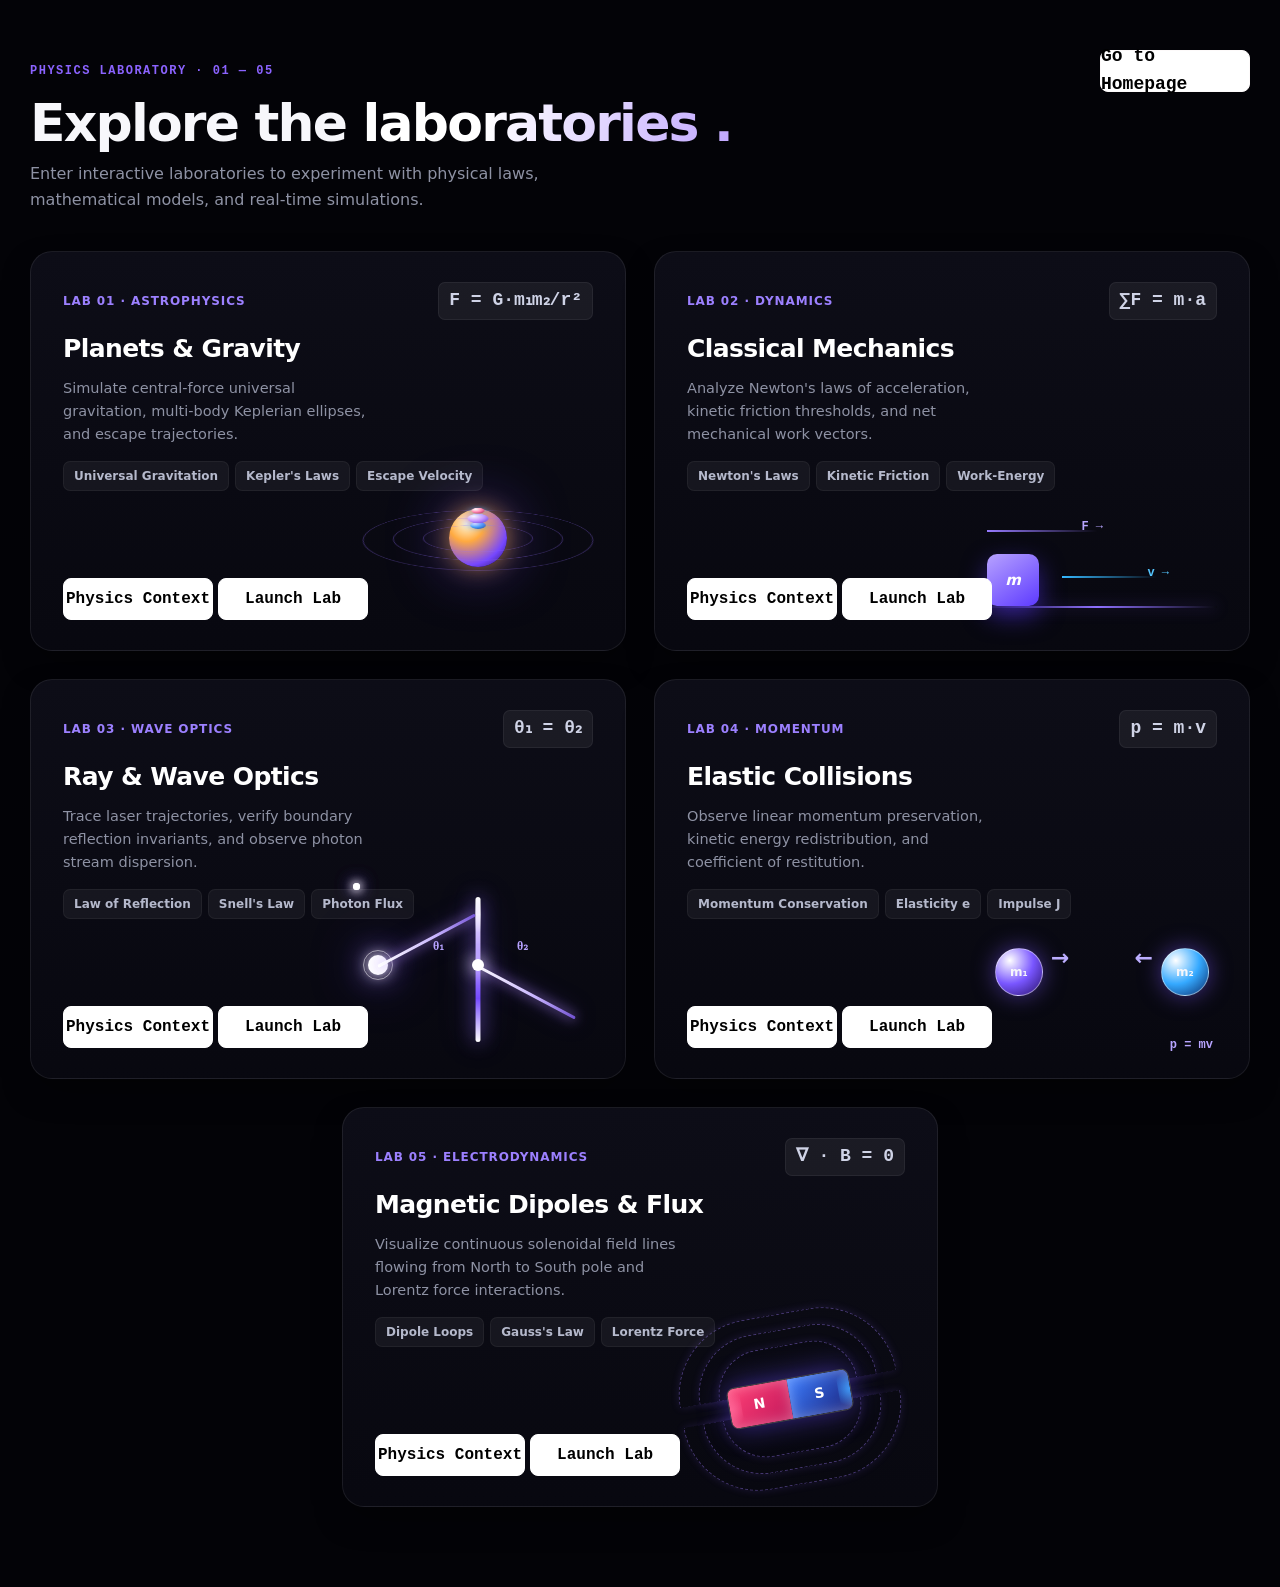
==== laboratories.html @ b91f19b8 "making laboratory page" ====
<!DOCTYPE html>
<html lang="en">
<head>
<meta charset="UTF-8">
<meta name="viewport" content="width=device-width, initial-scale=1.0">
<title>Laboratories</title>
<link rel="stylesheet" href="style.css">
</head>
<body>

<section id="labs" class="labs section">

<!-- SECTION HEADER -->
<div class="sec-head">
<div class="sec-head-top" style="display:flex;align-items:center;justify-content:space-between;width:100%;">
<span class="sec-num">PHYSICS LABORATORY · 01 — 05</span>
<a href="index.html" style="width:150px;height:42px;padding:0;background:#ffffff;color:#000000;border:1px solid #fdfafa;border-radius:8px;font-family:'JetBrains Mono',monospace;font-size:12px;font-weight:800;cursor:pointer;display:inline-flex;align-items:center;justify-content:center;box-sizing:border-box;text-decoration:none;font-size: large;">Go to Homepage</a>
</div>
<h2>Explore the <span class="gradient-text">laboratories .</span></h2>
<p>Enter interactive laboratories to experiment with physical laws, mathematical models, and real-time simulations.</p>
</div>

<!-- LAB GRID -->
<div class="grid">

<!-- LAB 01 — PLANETS -->
<article class="lab spot">
<div class="lab-header"><span class="cat">Lab 01 · Astrophysics</span><span class="eq-pill"><h2>F = G·m₁m₂/r²</h2></span></div>
<h3>Planets &amp; Gravity</h3>
<p>Simulate central-force universal gravitation, multi-body Keplerian ellipses, and escape trajectories.</p>
<div class="topics"><span>Universal Gravitation</span><span>Kepler's Laws</span><span>Escape Velocity</span></div>
<div class="action-wrapper">
<button class="open" data-auth-title="Planets & Gravity Laboratory" style="width:150px;height:42px;padding:0;background:#ffffff;color:#000000;border:1px solid #ffffff;border-radius:8px;font-family:'JetBrains Mono',monospace;font-size:12px;font-weight:800;cursor:pointer;display:inline-flex;align-items:center;justify-content:center;box-sizing:border-box;font-size: medium;">Physics Context</button>
<button class="launch-lab" data-lab="planets" style="width:150px;height:42px;padding:0;background:#ffffff;color:#000000;border:1px solid #ffffff;border-radius:8px;font-family:'JetBrains Mono',monospace;font-size:12px;font-weight:800;cursor:pointer;display:inline-flex;align-items:center;justify-content:center;box-sizing:border-box;font-size: medium;">Launch Lab</button>
<div class="lab-tooltip">
<span class="tt-title">Physics Context</span>
<div class="tt-body">Computes central inverse-square gravitational forces governing orbital angular momentum conservation.</div>
<div class="tt-specs"><span>Const G: <b>6.674×10⁻¹¹</b></span><span>Integrator: <b>Verlet</b></span><span>Energy: <b>E = -G·M·m/2a</b></span><span>Orbits: <b>Keplerian</b></span></div>
</div>
</div>
<div class="gravity-visual">
<div class="gravity-sun"></div>
<div class="gravity-orbit o1"><div class="gravity-planet p1"></div></div>
<div class="gravity-orbit o2"><div class="gravity-planet p2"></div></div>
<div class="gravity-orbit o3"><div class="gravity-planet p3"></div></div>
</div>
</article>

<!-- LAB 02 — MECHANICS -->
<article class="lab spot">
<div class="lab-header"><span class="cat">Lab 02 · Dynamics</span><span class="eq-pill"><h2>∑F = m·a</h2></span></div>
<h3>Classical Mechanics</h3>
<p>Analyze Newton's laws of acceleration, kinetic friction thresholds, and net mechanical work vectors.</p>
<div class="topics"><span>Newton's Laws</span><span>Kinetic Friction</span><span>Work-Energy</span></div>
<div class="action-wrapper">
<button class="open" data-auth-title="Classical Mechanics Laboratory" style="width:150px;height:42px;padding:0;background:#ffffff;color:#000000;border:1px solid #ffffff;border-radius:8px;font-family:'JetBrains Mono',monospace;font-size:12px;font-weight:800;cursor:pointer;display:inline-flex;align-items:center;justify-content:center;box-sizing:border-box; font-size: medium;">Physics Context</button>
<button class="launch-lab" data-lab="mechanics" style="width:150px;height:42px;padding:0;background:#ffffff;color:#000000;border:1px solid #ffffff;border-radius:8px;font-family:'JetBrains Mono',monospace;font-size:12px;font-weight:800;cursor:pointer;display:inline-flex;align-items:center;justify-content:center;box-sizing:border-box;font-size: medium;">Launch Lab</button>
<div class="lab-tooltip">
<span class="tt-title">Physics Context</span>
<div class="tt-body">Evaluates dynamic friction f_k = μ_k N counteracting applied force vectors with real-time velocity integration.</div>
<div class="tt-specs"><span>Coefficient μ: <b>0.15 - 0.85</b></span><span>Net Force: <b>F_net = F - f_k</b></span><span>Kinetic KE: <b>½ m v²</b></span><span>Equation: <b>a = F/m</b></span></div>
</div>
</div>
<div class="mechanics-visual">
<div class="mechanics-floor"></div>
<div class="mechanics-block"></div>
<div class="force-line"></div>
<div class="velocity-line"></div>
</div>
</article>

<!-- LAB 03 — OPTICS -->
<article class="lab spot">
<div class="lab-header"><span class="cat">Lab 03 · Wave Optics</span><span class="eq-pill"><h2>θ₁ = θ₂</h2></span></div>
<h3>Ray &amp; Wave Optics</h3>
<p>Trace laser trajectories, verify boundary reflection invariants, and observe photon stream dispersion.</p>
<div class="topics"><span>Law of Reflection</span><span>Snell's Law</span><span>Photon Flux</span></div>
<div class="action-wrapper">
<button class="open" data-auth-title="Ray Optics Laboratory" style="width:150px;height:42px;padding:0;background:#ffffff;color:#000000;border:1px solid #ffffff;border-radius:8px;font-family:'JetBrains Mono',monospace;font-size:12px;font-weight:800;cursor:pointer;display:inline-flex;align-items:center;justify-content:center;box-sizing:border-box;font-size: medium;">Physics Context</button>
<button class="launch-lab" data-lab="optics" style="width:150px;height:42px;padding:0;background:#ffffff;color:#000000;border:1px solid #ffffff;border-radius:8px;font-family:'JetBrains Mono',monospace;font-size:12px;font-weight:800;cursor:pointer;display:inline-flex;align-items:center;justify-content:center;box-sizing:border-box;font-size: medium;">Launch Lab</button>
<div class="lab-tooltip">
<span class="tt-title">Physics Context</span>
<div class="tt-body">Models specular boundary reflection where angle of incidence equals angle of reflection along the surface normal.</div>
<div class="tt-specs"><span>Incident θ₁: <b>Continuous Sweep</b></span><span>Reflectance: <b>100% Specular</b></span><span>Phase Shift: <b>π Radians</b></span><span>Medium: <b>Dielectric Interface</b></span></div>
</div>
</div>
<div class="optics-visual">
<div class="normal-line"></div>
<div class="optics-mirror"><div class="mirror-sheen"></div></div>
<div class="light-source"></div>
<div class="light-ray incoming"></div>
<div class="light-ray reflected"></div>
<div class="photon-pulse photon-incoming"></div>
<div class="photon-pulse photon-reflected"></div>
<div class="optics-impact"></div>
<span class="theta t1">θ₁</span>
<span class="theta t2">θ₂</span>
</div>
</article>

<!-- LAB 04 — COLLISIONS -->
<article class="lab spot">
<div class="lab-header"><span class="cat">Lab 04 · Momentum</span><span class="eq-pill"><h2>p = m·v</h2></span></div>
<h3>Elastic Collisions</h3>
<p>Observe linear momentum preservation, kinetic energy redistribution, and coefficient of restitution.</p>
<div class="topics"><span>Momentum Conservation</span><span>Elasticity e</span><span>Impulse J</span></div>
<div class="action-wrapper">
<button class="open" data-auth-title="Elastic Collisions Laboratory" style="width:150px;height:42px;padding:0;background:#ffffff;color:#000000;border:1px solid #ffffff;border-radius:8px;font-family:'JetBrains Mono',monospace;font-size:12px;font-weight:800;cursor:pointer;display:inline-flex;align-items:center;justify-content:center;box-sizing:border-box;font-size: medium;">Physics Context</button>
<button class="launch-lab" data-lab="collisions" style="width:150px;height:42px;padding:0;background:#ffffff;color:#000000;border:1px solid #ffffff;border-radius:8px;font-family:'JetBrains Mono',monospace;font-size:12px;font-weight:800;cursor:pointer;display:inline-flex;align-items:center;justify-content:center;box-sizing:border-box;font-size: medium;">Launch Lab</button>
<div class="lab-tooltip">
<span class="tt-title">Physics Context</span>
<div class="tt-body">Conservation of total momentum with variable coefficient of restitution e = 1.0 (perfectly elastic).</div>
<div class="tt-specs"><span>Restitution e: <b>1.0 (Elastic)</b></span><span>Total Δp: <b>0.00 kg·m/s</b></span><span>Impulse J: <b>∫ F dt</b></span><span>Exchange: <b>Kinetic Recoil</b></span></div>
</div>
</div>
<div class="collision-visual">
<div class="collision-ball a">m₁</div>
<div class="collision-ball b">m₂</div>
<div class="collision-arrow a">→</div>
<div class="collision-arrow b">←</div>
<div class="momentum-formula">p = mv</div>
</div>
</article>

<!-- LAB 05 — MAGNETISM -->
<article class="lab spot lab-center">
<div class="lab-header"><span class="cat">Lab 05 · Electrodynamics</span><span class="eq-pill"><h2>∇ · B = 0</h2></span></div>
<h3>Magnetic Dipoles &amp; Flux</h3>
<p>Visualize continuous solenoidal field lines flowing from North to South pole and Lorentz force interactions.</p>
<div class="topics"><span>Dipole Loops</span><span>Gauss's Law</span><span>Lorentz Force</span></div>
<div class="action-wrapper">
<button class="open" data-auth-title="Magnetic Dipoles Laboratory" style="width:150px;height:42px;padding:0;background:#ffffff;color:#000000;border:1px solid #ffffff;border-radius:8px;font-family:'JetBrains Mono',monospace;font-size:12px;font-weight:800;cursor:pointer;display:inline-flex;align-items:center;justify-content:center;box-sizing:border-box;font-size: medium;">Physics Context</button>
<button class="launch-lab" data-lab="magnetism" style="width:150px;height:42px;padding:0;background:#ffffff;color:#000000;border:1px solid #ffffff;border-radius:8px;font-family:'JetBrains Mono',monospace;font-size:12px;font-weight:800;cursor:pointer;display:inline-flex;align-items:center;justify-content:center;box-sizing:border-box;font-size: medium;">Launch Lab</button>
<div class="lab-tooltip">
<span class="tt-title">Physics Context</span>
<div class="tt-body">Computes solenoidal magnetic vector potentials confirming zero magnetic monopole divergence.</div>
<div class="tt-specs"><span>Gauss Law: <b>∇ · B = 0</b></span><span>Flux lines: <b>Continuous Loops</b></span><span>Force: <b>F = q(E + v × B)</b></span><span>Poles: <b>Dipole Singularity</b></span></div>
</div>
</div>
<div class="magnet-visual">
<div class="magnet-assembly">
<div class="field-lines-top"><div class="field-line f1"></div><div class="field-line f2"></div><div class="field-line f3"></div></div>
<div class="magnet"><span class="north">N</span><span class="south">S</span></div>
<div class="field-lines-bottom"><div class="field-line fb1"></div><div class="field-line fb2"></div><div class="field-line fb3"></div></div>
</div>
</div>
</article>

</div>
</section>

<script src="js/lab.js"></script>
</body>
</html>
---- style.css ----
/* ==========================================================================
       PURE HTML & CSS COMPUTATIONAL PHYSICS LABORATORY WITH 3D MODEL
       (ALL-IN-ONE STANDALONE FILE)
       ========================================================================== */
    :root {
      --bg: #030307;
      --surface: #07070f;
      --surface-raised: #0b0b16;
      --card: #0d0d1a;
      --card-hover: #121226;
      --border: rgba(255, 255, 255, 0.08);
      --border-hover: rgba(142, 108, 255, 0.4);
      --border-active: rgba(61, 243, 255, 0.5);
      --muted: #8e92a4;
      --text: #f7f7fb;
      --pur: #8b63ff;
      --blue: #35b8ff;
      --cyan: #3df3ff;
      --rose: #ff4b83;
      --max: 1220px;
    }

    * {
      margin: 0;
      padding: 0;
      box-sizing: border-box;
    }

    html {
      scroll-behavior: smooth;
      color-scheme: dark;
    }

    body {
      font-family: 'Plus Jakarta Sans', system-ui, -apple-system, sans-serif;
      background: var(--bg);
      color: var(--text);
      overflow-x: hidden;
      line-height: 1.55;
      -webkit-font-smoothing: antialiased;
    }

    a { color: inherit; text-decoration: none; }
    button { font: inherit; cursor: pointer; color: inherit; border: 0; background: none; }
    :focus-visible { outline: 2px solid var(--blue); outline-offset: 3px; }

    /* Interactive Ambient Glow Tracker */
    #glow {
      position: fixed;
      left: 0;
      top: 0;
      width: 520px;
      height: 520px;
      border-radius: 50%;
      pointer-events: none;
      z-index: 0;
      background: radial-gradient(circle, rgba(120, 80, 255, 0.1), transparent 70%);
      transform: translate(-500px, -500px);
      transition: transform 0.08s ease-out;
    }

    .ambient {
      position: fixed;
      width: 550px;
      height: 550px;
      border-radius: 50%;
      filter: blur(140px);
      opacity: 0.1;
      pointer-events: none;
      z-index: -1;
      animation: drift 18s ease-in-out infinite alternate;
    }
    .ambient.a { background: #7048ff; left: -200px; top: 15%; }
    .ambient.b { background: #139dff; right: -200px; top: 45%; animation-delay: -7s; }

    @keyframes drift {
      to { transform: translate(80px, 45px) scale(1.1); }
    }

    /* ---------------- TOP NAVIGATION BAR ---------------- */
    .header {
      position: sticky;
      top: 0;
      z-index: 40;
      backdrop-filter: blur(16px);
      background: rgba(3, 3, 7, 0.88);
      border-bottom: 1px solid var(--border);
    }

    .header-inner {
      max-width: var(--max);
      margin: 0 auto;
      padding: 0 24px;
      height: 68px;
      display: flex;
      align-items: center;
      justify-content: space-between;
    }

    .brand {
      font-size: 17px;
      font-weight: 900;
      letter-spacing: -0.3px;
      color: #ffffff;
    }

    .nav-links {
      display: flex;
      align-items: center;
      gap: 32px;
      font-size: 13.5px;
      font-weight: 600;
      color: var(--muted);
    }
    .nav-links a {
      transition: color 0.2s;
    }
    .nav-links a:hover {
      color: #ffffff;
    }

    .header-actions {
      display: flex;
      align-items: center;
      gap: 10px;
    }

    .btn {
      display: inline-flex;
      align-items: center;
      justify-content: center;
      padding: 9px 18px;
      border-radius: 9px;
      font-size: 13px;
      font-weight: 700;
      transition: background 0.2s, transform 0.2s, color 0.2s, border-color 0.2s;
    }

    .btn.ghost {
      background: rgba(255, 255, 255, 0.05);
      color: #ffffff;
      border: 1px solid var(--border);
    }
    .btn.ghost:hover {
      background: rgba(255, 255, 255, 0.1);
      border-color: rgba(255, 255, 255, 0.2);
    }

    .btn.solid {
      background: #ffffff;
      color: #08080c;
    }
    .btn.solid:hover {
      background: #e3d9ff;
      transform: translateY(-1px);
    }

    /* ---------------- HERO SECTION ---------------- */
    .hero {
      width: min(var(--max), calc(100% - 48px));
      margin: auto;
      display: grid;
      grid-template-columns: 1.05fr 0.95fr;
      align-items: center;
      gap: 40px;
      padding: 70px 0 55px;
    }

    .hero-content {
      display: flex;
      flex-direction: column;
    }

    .hero h1 {
      font-size: clamp(44px, 5.4vw, 70px);
      line-height: 1.04;
      letter-spacing: -2.5px;
      font-weight: 900;
    }

    .gradient-text {
      background: linear-gradient(100deg, #ffffff 15%, #b99cff 50%, #35b8ff 90%);
      background-size: 220% auto;
      -webkit-background-clip: text;
      background-clip: text;
      color: transparent;
      animation: shift 7s ease infinite;
    }

    @keyframes shift {
      0%, 100% { background-position: 0% 50%; }
      50% { background-position: 100% 50%; }
    }

    .lead {
      max-width: 520px;
      margin-top: 20px;
      color: #b2b6c6;
      font-size: 17.5px;
      line-height: 1.7;
      font-weight: 500;
    }

    .hero-btns {
      display: flex;
      gap: 12px;
      margin-top: 28px;
    }

    .primary, .secondary {
      padding: 12px 22px;
      border-radius: 10px;
      font-size: 13.5px;
      font-weight: 800;
      transition: transform 0.2s, background 0.25s, box-shadow 0.2s;
      display: inline-flex;
      align-items: center;
      gap: 6px;
    }

    .primary {
      background: #ffffff;
      color: #08080c;
      box-shadow: 0 4px 18px rgba(255, 255, 255, 0.12);
    }
    .primary:hover {
      background: #ded2ff;
      transform: translateY(-2px);
      box-shadow: 0 6px 22px rgba(139, 99, 255, 0.3);
    }

    .secondary {
      background: rgba(255, 255, 255, 0.05);
      color: #cfd1da;
      border: 1px solid var(--border);
    }
    .secondary:hover {
      background: rgba(255, 255, 255, 0.1);
      color: #ffffff;
    }

    .stats {
      display: flex;
      gap: 36px;
      margin-top: 36px;
      padding-top: 0;
      border: none;
    }

    .stat strong {
      display: block;
      font-size: 30px;
      font-weight: 900;
      color: #ffffff;
    }
    .stat span {
      display: block;
      margin-top: 2px;
      color: var(--muted);
      font-size: 12px;
      font-weight: 600;
    }

    /* ==========================================================================
       PURE HTML & CSS 3D QUANTUM-COSMIC SINGULARITY MODEL (IN MOTION & MOVABLE)
       ========================================================================== */
    .hero-visual {
      min-height: 520px;
      height: 540px;
      position: relative;
      display: flex;
      align-items: center;
      justify-content: center;
      user-select: none;
      overflow: visible;
    }

    .model-3d-stage {
      position: relative;
      width: 100%;
      max-width: 560px;
      height: 520px;
      perspective: 1200px;
      display: flex;
      align-items: center;
      justify-content: center;
      cursor: grab;
      touch-action: none;
      border-radius: 24px;
    }

    .model-3d-stage:active {
      cursor: grabbing;
    }

    .model-ambient-glow {
      position: absolute;
      width: 460px;
      height: 460px;
      border-radius: 50%;
      background: radial-gradient(circle, rgba(168, 85, 247, 0.22) 0%, rgba(56, 189, 248, 0.15) 35%, rgba(236, 72, 153, 0.08) 60%, transparent 75%);
      filter: blur(55px);
      pointer-events: none;
      animation: cosmicBreathe 6s ease-in-out infinite alternate;
    }

    @keyframes cosmicBreathe {
      0% { transform: scale(0.92); opacity: 0.75; }
      100% { transform: scale(1.12); opacity: 1; }
    }

    .spacetime-web-layer {
      position: absolute;
      inset: 0;
      pointer-events: none;
      display: flex;
      align-items: center;
      justify-content: center;
      opacity: 0.45;
      transform: rotate(-15deg);
    }
    .web-ring {
      position: absolute;
      border-radius: 50%;
      border: 1px solid rgba(139, 92, 246, 0.18);
      box-shadow: 0 0 15px rgba(99, 102, 241, 0.08);
    }
    .web-ring.wr-1 { width: 440px; height: 380px; transform: rotateX(65deg) rotateY(15deg); }
    .web-ring.wr-2 { width: 500px; height: 420px; transform: rotateX(60deg) rotateY(-20deg); border-color: rgba(56, 189, 248, 0.14); }
    .web-ring.wr-3 { width: 360px; height: 320px; transform: rotateX(70deg) rotateZ(35deg); border-style: dashed; }

    .web-filament {
      position: absolute;
      width: 1px;
      height: 480px;
      background: linear-gradient(180deg, transparent, rgba(168, 85, 247, 0.22), rgba(56, 189, 248, 0.22), transparent);
    }
    .web-filament.wf-1 { transform: rotate(35deg); }
    .web-filament.wf-2 { transform: rotate(-45deg); }
    .web-filament.wf-3 { transform: rotate(75deg); }

    .model-3d-world {
      position: relative;
      width: 480px;
      height: 480px;
      transform-style: preserve-3d;
      display: flex;
      align-items: center;
      justify-content: center;
      transition: transform 0.08s ease-out;
      will-change: transform;
    }

    .model-3d-pivot {
      position: absolute;
      width: 100%;
      height: 100%;
      transform-style: preserve-3d;
      display: flex;
      align-items: center;
      justify-content: center;
      animation: modelSlowPrecess 24s ease-in-out infinite alternate;
    }

    @keyframes modelSlowPrecess {
      0% { transform: rotateX(2deg) rotateY(-3deg) rotateZ(0deg); }
      50% { transform: rotateX(-3deg) rotateY(4deg) rotateZ(2deg); }
      100% { transform: rotateX(3deg) rotateY(-2deg) rotateZ(-2deg); }
    }

    /* Outer vortex shrouds */
    .vortex-shroud {
      position: absolute;
      border-radius: 50%;
      transform-style: preserve-3d;
      pointer-events: none;
      mix-blend-mode: screen;
    }

    .vortex-shroud.outer-violet {
      width: 460px;
      height: 290px;
      transform: rotateX(62deg) rotateY(18deg) rotateZ(-22deg);
      background: radial-gradient(ellipse at 50% 50%, rgba(147, 51, 234, 0.26) 0%, rgba(168, 85, 247, 0.16) 45%, rgba(59, 130, 246, 0.08) 70%, transparent 85%);
      box-shadow: 0 0 45px rgba(168, 85, 247, 0.25), inset 0 0 35px rgba(147, 51, 234, 0.2);
      border: 1.5px solid rgba(192, 132, 252, 0.35);
      animation: shroudWaverA 16s ease-in-out infinite alternate;
    }

    .vortex-shroud.outer-magenta {
      width: 430px;
      height: 260px;
      transform: rotateX(55deg) rotateY(-24deg) rotateZ(26deg);
      background: radial-gradient(ellipse at 50% 50%, rgba(236, 72, 153, 0.22) 0%, rgba(168, 85, 247, 0.18) 50%, transparent 80%);
      border: 1px solid rgba(244, 114, 182, 0.3);
      box-shadow: 0 0 40px rgba(236, 72, 153, 0.2);
      animation: shroudWaverB 19s ease-in-out infinite alternate;
    }

    .vortex-shroud.outer-azure {
      width: 480px;
      height: 310px;
      transform: rotateX(68deg) rotateY(10deg) rotateZ(-12deg);
      border: 1px dashed rgba(56, 189, 248, 0.28);
      box-shadow: 0 0 50px rgba(56, 189, 248, 0.12);
      animation: shroudSpinSlow 40s linear infinite;
    }

    @keyframes shroudWaverA {
      0% { transform: rotateX(62deg) rotateY(18deg) rotateZ(-22deg) scale(0.97); }
      50% { transform: rotateX(65deg) rotateY(24deg) rotateZ(-18deg) scale(1.03); }
      100% { transform: rotateX(59deg) rotateY(14deg) rotateZ(-26deg) scale(0.99); }
    }

    @keyframes shroudWaverB {
      0% { transform: rotateX(55deg) rotateY(-24deg) rotateZ(26deg) scale(1.02); }
      50% { transform: rotateX(58deg) rotateY(-18deg) rotateZ(22deg) scale(0.96); }
      100% { transform: rotateX(52deg) rotateY(-28deg) rotateZ(30deg) scale(1.01); }
    }

    @keyframes shroudSpinSlow {
      0% { transform: rotateX(68deg) rotateY(10deg) rotateZ(0deg); }
      100% { transform: rotateX(68deg) rotateY(10deg) rotateZ(360deg); }
    }

    /* Concentric 3D energy rings */
    .energy-ring {
      position: absolute;
      border-radius: 50%;
      transform-style: preserve-3d;
      pointer-events: none;
    }

    .energy-ring.ring-magenta {
      width: 380px;
      height: 230px;
      transform: rotateX(64deg) rotateY(22deg) rotateZ(-18deg);
      border: 3.5px solid rgba(244, 114, 182, 0.85);
      box-shadow: 0 0 25px rgba(244, 114, 182, 0.9), 0 0 60px rgba(217, 70, 239, 0.6), inset 0 0 20px rgba(244, 114, 182, 0.5);
      background: radial-gradient(ellipse at 50% 50%, rgba(217, 70, 239, 0.12) 0%, transparent 70%);
      animation: ringSpinMagenta 22s linear infinite;
    }

    .energy-ring.ring-magenta::after {
      content: "";
      position: absolute;
      inset: -6px;
      border-radius: 50%;
      border: 1px solid rgba(255, 255, 255, 0.7);
      filter: blur(1px);
    }

    .energy-ring.ring-cyan {
      width: 310px;
      height: 185px;
      transform: rotateX(68deg) rotateY(-16deg) rotateZ(14deg);
      border: 3px solid rgba(56, 189, 248, 0.9);
      box-shadow: 0 0 24px rgba(56, 189, 248, 0.95), 0 0 50px rgba(14, 165, 233, 0.7), inset 0 0 18px rgba(56, 189, 248, 0.5);
      background: radial-gradient(ellipse at 50% 50%, rgba(56, 189, 248, 0.1) 0%, transparent 65%);
      animation: ringSpinCyan 17s linear infinite reverse;
    }

    .energy-ring.ring-cyan::after {
      content: "";
      position: absolute;
      inset: -4px;
      border-radius: 50%;
      border: 1px solid rgba(224, 242, 254, 0.8);
      filter: blur(1px);
    }

    .energy-ring.ring-coronal {
      width: 230px;
      height: 140px;
      transform: rotateX(62deg) rotateY(8deg) rotateZ(-8deg);
      border: 1.5px solid rgba(255, 255, 255, 0.75);
      box-shadow: 0 0 16px rgba(255, 255, 255, 0.8), 0 0 35px rgba(168, 85, 247, 0.6);
      animation: ringPulseCoronal 4s ease-in-out infinite alternate;
    }

    @keyframes ringSpinMagenta {
      0% { transform: rotateX(64deg) rotateY(22deg) rotateZ(0deg); }
      100% { transform: rotateX(64deg) rotateY(22deg) rotateZ(360deg); }
    }

    @keyframes ringSpinCyan {
      0% { transform: rotateX(68deg) rotateY(-16deg) rotateZ(0deg); }
      100% { transform: rotateX(68deg) rotateY(-16deg) rotateZ(360deg); }
    }

    @keyframes ringPulseCoronal {
      0% { transform: rotateX(62deg) rotateY(8deg) rotateZ(-8deg) scale(0.97); opacity: 0.7; }
      100% { transform: rotateX(62deg) rotateY(8deg) rotateZ(-8deg) scale(1.04); opacity: 1; }
    }

    .ring-node {
      position: absolute;
      width: 10px;
      height: 10px;
      border-radius: 50%;
      background: #ffffff;
      box-shadow: 0 0 12px #ffffff, 0 0 25px currentColor;
    }
    .ring-magenta .ring-node.n1 { top: -5px; left: 50%; transform: translateX(-50%); color: #ec4899; }
    .ring-magenta .ring-node.n2 { bottom: -5px; left: 50%; transform: translateX(-50%); color: #ec4899; }
    .ring-cyan .ring-node.n1 { left: -5px; top: 50%; transform: translateY(-50%); color: #38bdf8; }
    .ring-cyan .ring-node.n2 { right: -5px; top: 50%; transform: translateY(-50%); color: #38bdf8; }

    /* Central quantum sphere */
    .quantum-sphere {
      position: relative;
      width: 170px;
      height: 170px;
      border-radius: 50%;
      transform-style: preserve-3d;
      display: flex;
      align-items: center;
      justify-content: center;
      background: radial-gradient(circle at 35% 30%, #3b82f6 0%, #1e1b4b 42%, #0f172a 75%, #030712 100%);
      border: 2px solid rgba(147, 197, 253, 0.7);
      box-shadow: 
        0 0 35px rgba(99, 102, 241, 0.8),
        0 0 80px rgba(168, 85, 247, 0.6),
        0 0 120px rgba(56, 189, 248, 0.4),
        inset -15px -15px 35px rgba(2, 6, 23, 0.95),
        inset 12px 12px 25px rgba(191, 219, 254, 0.45);
      animation: spherePulse 5s ease-in-out infinite alternate;
    }

    @keyframes spherePulse {
      0% { transform: scale(0.98); box-shadow: 0 0 30px rgba(99, 102, 241, 0.7), 0 0 70px rgba(168, 85, 247, 0.5), inset -15px -15px 35px rgba(2, 6, 23, 0.95), inset 12px 12px 25px rgba(191, 219, 254, 0.4); }
      100% { transform: scale(1.03); box-shadow: 0 0 45px rgba(99, 102, 241, 0.9), 0 0 95px rgba(168, 85, 247, 0.7), 0 0 140px rgba(56, 189, 248, 0.5), inset -15px -15px 35px rgba(2, 6, 23, 0.9), inset 14px 14px 30px rgba(191, 219, 254, 0.6); }
    }

    .sphere-specular {
      position: absolute;
      top: 14px;
      left: 24px;
      width: 50px;
      height: 24px;
      border-radius: 50%;
      background: radial-gradient(ellipse at 50% 50%, rgba(255, 255, 255, 0.85) 0%, rgba(255, 255, 255, 0.25) 50%, transparent 100%);
      transform: rotate(-32deg);
      pointer-events: none;
    }

    /* Interior atomic loops */
    .atomic-core-system {
      position: absolute;
      width: 130px;
      height: 130px;
      transform-style: preserve-3d;
      display: flex;
      align-items: center;
      justify-content: center;
      pointer-events: none;
    }

    .atomic-loop {
      position: absolute;
      width: 120px;
      height: 48px;
      border-radius: 50%;
      border: 1.6px solid rgba(244, 114, 182, 0.85);
      box-shadow: 0 0 10px rgba(244, 114, 182, 0.8), inset 0 0 6px rgba(244, 114, 182, 0.4);
      transform-style: preserve-3d;
    }

    .atomic-loop.loop-1 {
      transform: rotateX(68deg) rotateY(25deg);
      animation: orbitSpin1 6.5s linear infinite;
      border-color: rgba(244, 114, 182, 0.9);
    }

    .atomic-loop.loop-2 {
      transform: rotateX(-62deg) rotateY(45deg);
      animation: orbitSpin2 8.2s linear infinite reverse;
      border-color: rgba(192, 132, 252, 0.9);
      width: 115px;
      height: 44px;
    }

    .atomic-loop.loop-3 {
      transform: rotateX(35deg) rotateY(-65deg);
      animation: orbitSpin3 9.4s linear infinite;
      border-color: rgba(56, 189, 248, 0.85);
      box-shadow: 0 0 10px rgba(56, 189, 248, 0.8);
      width: 125px;
      height: 50px;
    }

    .atomic-loop.loop-4 {
      transform: rotateX(55deg) rotateY(-20deg) rotateZ(50deg);
      animation: orbitSpin1 7.2s linear infinite;
      border-color: rgba(255, 255, 255, 0.85);
      width: 110px;
      height: 40px;
    }

    @keyframes orbitSpin1 {
      0% { transform: rotateX(68deg) rotateY(25deg) rotateZ(0deg); }
      100% { transform: rotateX(68deg) rotateY(25deg) rotateZ(360deg); }
    }

    @keyframes orbitSpin2 {
      0% { transform: rotateX(-62deg) rotateY(45deg) rotateZ(0deg); }
      100% { transform: rotateX(-62deg) rotateY(45deg) rotateZ(360deg); }
    }

    @keyframes orbitSpin3 {
      0% { transform: rotateX(35deg) rotateY(-65deg) rotateZ(0deg); }
      100% { transform: rotateX(35deg) rotateY(-65deg) rotateZ(360deg); }
    }

    .quantum-particle {
      position: absolute;
      width: 6.5px;
      height: 6.5px;
      border-radius: 50%;
      background: #ffffff;
      box-shadow: 0 0 8px #ffffff, 0 0 16px currentColor;
    }
    .loop-1 .quantum-particle { top: -3px; left: 50%; transform: translateX(-50%); color: #f43f5e; }
    .loop-2 .quantum-particle { bottom: -3px; left: 50%; transform: translateX(-50%); color: #a855f7; }
    .loop-3 .quantum-particle { left: -3px; top: 50%; transform: translateY(-50%); color: #38bdf8; }
    .loop-4 .quantum-particle { right: -3px; top: 50%; transform: translateY(-50%); color: #ffffff; }

    /* Radiant core */
    .singularity-nucleus {
      position: absolute;
      width: 32px;
      height: 32px;
      border-radius: 50%;
      background: #ffffff;
      box-shadow: 
        0 0 18px #ffffff,
        0 0 35px #f43f5e,
        0 0 70px #ec4899,
        0 0 110px #8b5cf6;
      animation: nucleusBurst 2.2s ease-in-out infinite alternate;
      display: flex;
      align-items: center;
      justify-content: center;
      z-index: 10;
    }

    @keyframes nucleusBurst {
      0% { transform: scale(0.85); box-shadow: 0 0 15px #ffffff, 0 0 30px #f43f5e, 0 0 55px #ec4899, 0 0 90px #8b5cf6; }
      100% { transform: scale(1.25); box-shadow: 0 0 25px #ffffff, 0 0 45px #f43f5e, 0 0 85px #ec4899, 0 0 135px #8b5cf6, 0 0 180px rgba(255, 255, 255, 0.4); }
    }

    .nucleus-flare {
      position: absolute;
      width: 100px;
      height: 2px;
      background: linear-gradient(90deg, transparent, rgba(255, 255, 255, 0.95), #ec4899, transparent);
      border-radius: 2px;
      pointer-events: none;
    }
    .nucleus-flare.fl-1 { transform: rotate(0deg); }
    .nucleus-flare.fl-2 { transform: rotate(45deg); }
    .nucleus-flare.fl-3 { transform: rotate(90deg); }
    .nucleus-flare.fl-4 { transform: rotate(135deg); }

    .quantum-dust {
      position: absolute;
      width: 3px;
      height: 3px;
      border-radius: 50%;
      background: #ffffff;
      box-shadow: 0 0 6px #fff, 0 0 12px #38bdf8;
      animation: dustFloat 4s ease-in-out infinite alternate;
    }
    .quantum-dust.qd-1 { top: 22%; left: 18%; animation-delay: 0s; }
    .quantum-dust.qd-2 { top: 78%; right: 24%; animation-delay: 1.2s; }
    .quantum-dust.qd-3 { bottom: 18%; left: 32%; animation-delay: 2.1s; }
    .quantum-dust.qd-4 { top: 15%; right: 28%; animation-delay: 3s; }

    @keyframes dustFloat {
      0% { transform: translateY(0) scale(0.8); opacity: 0.3; }
      100% { transform: translateY(-12px) scale(1.4); opacity: 1; }
    }

    .model-control-overlay {
      position: absolute;
      bottom: 12px;
      display: flex;
      align-items: center;
      gap: 10px;
      z-index: 20;
    }

    .singularity-status-pill {
      display: inline-flex;
      align-items: center;
      gap: 8px;
      padding: 6px 14px;
      border-radius: 99px;
      background: rgba(8, 9, 16, 0.85);
      border: 1px solid rgba(255, 255, 255, 0.1);
      backdrop-filter: blur(12px);
      color: #94a3b8;
      font-size: 11.5px;
      font-weight: 600;
      font-family: 'JetBrains Mono', monospace;
      letter-spacing: 0.2px;
      box-shadow: 0 4px 16px rgba(0, 0, 0, 0.4);
    }
    .singularity-status-pill .live-dot {
      width: 6px;
      height: 6px;
      border-radius: 50%;
      background: #38bdf8;
      box-shadow: 0 0 8px #38bdf8;
      animation: liveBlink 2s ease-in-out infinite;
    }
    @keyframes liveBlink {
      0%, 100% { opacity: 1; transform: scale(1); }
      50% { opacity: 0.4; transform: scale(0.8); }
    }

    .model-reset-btn {
      padding: 6px 12px;
      border-radius: 99px;
      background: rgba(255, 255, 255, 0.08);
      border: 1px solid rgba(255, 255, 255, 0.12);
      color: #e2e8f0;
      font-size: 11px;
      font-weight: 700;
      font-family: 'JetBrains Mono', monospace;
      backdrop-filter: blur(12px);
      transition: all 0.2s;
      cursor: pointer;
      display: inline-flex;
      align-items: center;
      gap: 4px;
    }
    .model-reset-btn:hover {
      background: rgba(255, 255, 255, 0.18);
      color: #ffffff;
      border-color: rgba(255, 255, 255, 0.3);
    }

    .drag-hint-badge {
      position: absolute;
      top: 12px;
      right: 14px;
      padding: 4px 10px;
      border-radius: 6px;
      background: rgba(8, 9, 16, 0.7);
      border: 1px solid rgba(255, 255, 255, 0.08);
      color: #94a3b8;
      font-size: 10.5px;
      font-family: 'JetBrains Mono', monospace;
      letter-spacing: 0.3px;
      pointer-events: none;
    }

    /* ---------------- OVERVIEW CARDS ---------------- */
    .preview-strip {
      width: min(var(--max), calc(100% - 48px));
      margin: 10px auto 65px;
      display: grid;
      grid-template-columns: repeat(3, 1fr);
      gap: 24px;
    }

    .preview-card {
      position: relative;
      padding: 34px 30px;
      min-height: 200px;
      border-radius: 20px;
      background: linear-gradient(180deg, rgba(14, 14, 26, 0.8) 0%, rgba(9, 9, 16, 0.95) 100%);
      border: 1px solid var(--border);
      box-shadow: 0 10px 30px -10px rgba(0, 0, 0, 0.5);
      display: flex;
      flex-direction: column;
      justify-content: space-between;
      overflow: hidden;
      transition: transform 0.25s ease, border-color 0.25s ease, box-shadow 0.25s ease;
    }

    .preview-card::before {
      content: "";
      position: absolute;
      top: 0;
      left: 0;
      right: 0;
      height: 2px;
      background: linear-gradient(90deg, transparent, rgba(139, 99, 255, 0.4), transparent);
      opacity: 0;
      transition: opacity 0.3s;
    }

    .preview-card:hover {
      transform: translateY(-5px);
      border-color: var(--border-hover);
      box-shadow: 0 18px 40px -12px rgba(112, 73, 255, 0.2);
    }
    .preview-card:hover::before {
      opacity: 1;
    }

    .preview-meta {
      display: flex;
      align-items: center;
      justify-content: space-between;
      margin-bottom: 14px;
    }

    .preview-num {
      font-family: 'JetBrains Mono', monospace;
      font-size: 13px;
      font-weight: 800;
      color: var(--pur);
      letter-spacing: 1px;
    }

    .preview-badge {
      font-size: 11px;
      font-weight: 700;
      text-transform: uppercase;
      letter-spacing: 0.8px;
      color: var(--muted);
      background: rgba(255, 255, 255, 0.04);
      padding: 3px 8px;
      border-radius: 5px;
    }

    .preview-card h4 {
      font-size: 21px;
      font-weight: 800;
      letter-spacing: -0.5px;
      color: #ffffff;
      margin-bottom: 10px;
    }

    .preview-card p {
      font-size: 14.5px;
      color: #a4a8bc;
      line-height: 1.65;
    }

    /* ==========================================================================
       LABORATORIES SECTION: 2-COLUMN STRUCTURE + LAB 5 CENTERED + BIGGER CARDS
       Layout:
       Row 1: [ LAB 01 ] [ LAB 02 ]
       Row 2: [ LAB 03 ] [ LAB 04 ]
       Row 3:       [ LAB 05 ]
       ========================================================================== */
    .section {
      width: min(var(--max), calc(100% - 48px));
      margin: auto;
    }

    .labs {
      padding: 50px 0 80px;
    }

    .sec-head {
      margin-bottom: 38px;
    }
    .sec-head-top {
      display: flex;
      align-items: center;
      gap: 12px;
    }
    .sec-num {
      font-family: 'JetBrains Mono', monospace;
      font-size: 12px;
      font-weight: 800;
      color: var(--pur);
      text-transform: uppercase;
      letter-spacing: 1.5px;
    }
    .sec-head h2 {
      font-size: clamp(34px, 4.2vw, 52px);
      line-height: 1.05;
      letter-spacing: -1.8px;
      font-weight: 900;
      margin-top: 4px;
    }
    .sec-head p {
      max-width: 620px;
      margin-top: 10px;
      color: var(--muted);
      line-height: 1.65;
      font-size: 16px;
    }

    /* 2-Column Grid Layout with Bigger Dimensions */
    .grid {
      display: grid;
      grid-template-columns: repeat(2, 1fr);
      gap: 28px;
    }

    /* Card Box Size - Enlarged width, height, and generous padding */
    .lab {
      position: relative;
      min-height: 400px;
      height: 400px;
      display: flex;
      flex-direction: column;
      padding: 30px 32px;
      border-radius: 22px;
      background: linear-gradient(180deg, rgba(14, 14, 25, 0.92) 0%, rgba(8, 8, 16, 0.98) 100%);
      border: 1px solid var(--border);
      box-shadow: 0 14px 36px -12px rgba(0, 0, 0, 0.6);
      overflow: visible;
      transition: transform 0.25s cubic-bezier(0.16, 1, 0.3, 1), border-color 0.25s ease, box-shadow 0.25s ease;
    }

    .lab:hover {
      transform: translateY(-5px);
      border-color: var(--border-hover);
      box-shadow: 0 20px 48px -12px rgba(112, 73, 255, 0.28);
    }

    /* LAB 05 (Magnetism): Centered directly beneath the 2 columns */
    .lab:nth-child(5),
    .lab.lab-center {
      grid-column: 1 / -1;
      width: 100%;
      max-width: calc(50% - 14px);
      margin: 0 auto;
    }

    .lab-header {
      display: flex;
      align-items: center;
      justify-content: space-between;
      z-index: 2;
    }

    .cat {
      color: #9c80ff;
      font-size: 12px;
      font-weight: 800;
      text-transform: uppercase;
      letter-spacing: 0.9px;
    }

    .eq-pill {
      font-size: 12px;
      font-family: 'JetBrains Mono', monospace;
      font-weight: 700;
      color: #cfd3e6;
      background: rgba(255, 255, 255, 0.06);
      padding: 4px 10px;
      border-radius: 7px;
      border: 1px solid rgba(255, 255, 255, 0.06);
    }

    .lab h3 {
      margin-top: 10px;
      font-size: 25px;
      font-weight: 800;
      letter-spacing: -0.6px;
      color: #ffffff;
      z-index: 2;
    }

    .lab p {
      max-width: 320px;
      margin-top: 8px;
      color: var(--muted);
      font-size: 14.5px;
      line-height: 1.6;
      z-index: 2;
    }

    .topics {
      display: flex;
      flex-wrap: wrap;
      align-items: center;
      gap: 6px;
      margin: 14px 0 18px;
      z-index: 2;
    }

    .topics span {
      padding: 5px 10px;
      border-radius: 7px;
      background: rgba(255, 255, 255, 0.05);
      color: #b5b9cc;
      font-size: 12px;
      font-weight: 600;
      border: 1px solid rgba(255, 255, 255, 0.05);
    }

    .action-wrapper {
      margin-top: auto;
      position: relative;
      display: inline-block;
      align-self: flex-start;
      z-index: 30;
    }

    .open {
      padding: 9px 18px;
      border-radius: 9px;
      background: rgba(255, 255, 255, 0.08);
      color: #ffffff;
      font-size: 13px;
      font-weight: 800;
      transition: background 0.2s, transform 0.2s, color 0.2s;
      cursor: pointer;
      display: inline-flex;
      align-items: center;
      gap: 6px;
      border: 1px solid rgba(255, 255, 255, 0.08);
    }
    .open:hover {
      background: #ffffff;
      color: #08080c;
      transform: translateY(-1px);
    }

    .lab-tooltip {
      position: absolute;
      bottom: calc(100% + 10px);
      left: 0;
      width: 300px;
      padding: 14px 16px;
      border-radius: 12px;
      background: #090914;
      border: 1px solid rgba(139, 99, 255, 0.45);
      box-shadow: 0 15px 35px rgba(0, 0, 0, 0.75), 0 0 25px rgba(139, 99, 255, 0.25);
      backdrop-filter: blur(14px);
      opacity: 0;
      visibility: hidden;
      transform: translateY(6px);
      transition: opacity 0.2s ease, transform 0.2s ease, visibility 0.2s;
      pointer-events: none;
      z-index: 50;
    }

    .lab-tooltip::after {
      content: "";
      position: absolute;
      top: 100%;
      left: 20px;
      border-width: 6px;
      border-style: solid;
      border-color: #090914 transparent transparent transparent;
    }

    .action-wrapper:hover .lab-tooltip {
      opacity: 1;
      visibility: visible;
      transform: translateY(0);
    }

    .tt-title {
      font-size: 11px;
      font-weight: 800;
      text-transform: uppercase;
      letter-spacing: 0.8px;
      color: var(--cyan);
      display: block;
      margin-bottom: 4px;
    }

    .tt-body {
      font-size: 12px;
      color: #c5c8d8;
      line-height: 1.5;
      margin-bottom: 8px;
    }

    .tt-specs {
      display: grid;
      grid-template-columns: 1fr 1fr;
      gap: 6px;
      padding-top: 8px;
      border-top: 1px solid rgba(255, 255, 255, 0.08);
      font-family: 'JetBrains Mono', monospace;
      font-size: 10.5px;
      color: #9a9eb0;
    }
    .tt-specs b {
      color: #ffffff;
    }

    /* ---------------- 3D LAB MINI STAGES (PROPORTIONED TO BIGGER BOXES) ---------------- */

    /* 1. Planets & Gravity Visual */
    .gravity-visual {
      position: absolute;
      right: 22px;
      bottom: 22px;
      width: 250px;
      height: 180px;
      perspective: 700px;
      pointer-events: none;
    }
    .gravity-sun {
      position: absolute;
      left: 50%;
      top: 50%;
      width: 58px;
      height: 58px;
      transform: translate(-50%, -50%);
      border-radius: 50%;
      background: radial-gradient(circle at 30% 25%, #fffadc, #ffaa40 30%, #7647ff 70%, #1f0b54);
      box-shadow: 0 0 24px rgba(255, 175, 60, 0.65), 0 0 58px rgba(117, 75, 255, 0.6);
    }
    .gravity-orbit {
      position: absolute;
      left: 50%;
      top: 50%;
      border: 1px solid rgba(145, 111, 255, 0.32);
      border-radius: 50%;
      transform: translate(-50%, -50%) rotateX(62deg);
    }
    .gravity-orbit.o1 { width: 110px; height: 58px; animation: go1 4.5s linear infinite; }
    .gravity-orbit.o2 { width: 170px; height: 90px; animation: go2 7.5s linear infinite; }
    .gravity-orbit.o3 { width: 230px; height: 128px; animation: go1 11s linear infinite; }
    .gravity-planet {
      position: absolute;
      width: 16px;
      height: 16px;
      left: 50%;
      top: -8px;
      transform: translateX(-50%);
      border-radius: 50%;
      background: radial-gradient(circle at 30% 25%, #e2fcff, #4ca8ff 45%, #173d9d);
      box-shadow: 0 0 12px rgba(68, 160, 255, 0.85);
    }
    .gravity-planet.p2 {
      width: 22px;
      height: 22px;
      top: -11px;
      background: radial-gradient(circle at 30% 25%, #fff, #c493ff, #5032d8);
      box-shadow: 0 0 14px rgba(162, 100, 255, 0.85);
    }
    .gravity-planet.p3 {
      width: 14px;
      height: 14px;
      top: -7px;
      background: radial-gradient(circle at 30% 25%, #fff, #ff82ad, #8b134d);
    }

    /* 2. Mechanics Visual */
    .mechanics-visual {
      position: absolute;
      right: 22px;
      bottom: 22px;
      width: 260px;
      height: 165px;
      pointer-events: none;
    }
    .mechanics-floor {
      position: absolute;
      left: 10px;
      right: 10px;
      bottom: 20px;
      height: 2px;
      background: linear-gradient(90deg, transparent, #8e70ff, transparent);
      box-shadow: 0 0 15px rgba(139, 99, 255, 0.45);
    }
    .mechanics-block {
      position: absolute;
      width: 52px;
      height: 52px;
      left: 20px;
      bottom: 22px;
      border-radius: 10px;
      background: linear-gradient(145deg, #b7a2ff, #5d3aff);
      box-shadow: 0 10px 24px rgba(89, 54, 255, 0.5);
      animation: blockMove 3.2s ease-in-out infinite alternate;
    }
    .mechanics-block::after {
      content: "m";
      position: absolute;
      inset: 0;
      display: grid;
      place-items: center;
      color: #fff;
      font-weight: 800;
      font-size: 15px;
      font-style: italic;
    }
    .force-line {
      position: absolute;
      left: 20px;
      bottom: 96px;
      width: 110px;
      height: 2px;
      background: linear-gradient(90deg, #967aff, transparent);
      animation: forceMove 3.2s ease-in-out infinite alternate;
    }
    .force-line::after {
      content: "F →";
      position: absolute;
      right: -6px;
      top: -12px;
      color: #b8a5ff;
      font-size: 12px;
      font-weight: 800;
      font-family: monospace;
    }
    .velocity-line {
      position: absolute;
      left: 95px;
      bottom: 50px;
      width: 95px;
      height: 2px;
      background: linear-gradient(90deg, #35b8ff, transparent);
    }
    .velocity-line::after {
      content: "v →";
      position: absolute;
      right: -12px;
      top: -12px;
      color: #55c6ff;
      font-size: 12px;
      font-weight: 800;
      font-family: monospace;
    }

    /* 3. Optics Visual */
    .optics-visual {
      position: absolute;
      right: 22px;
      bottom: 20px;
      width: 250px;
      height: 175px;
      pointer-events: none;
    }
    .optics-mirror {
      position: absolute;
      width: 5px;
      height: 145px;
      left: 50%;
      top: 14px;
      transform: translateX(-50%);
      background: linear-gradient(180deg, #ffffff 0%, #b89cff 40%, #764bff 70%, #ffffff 100%);
      border-radius: 3px;
      box-shadow: 0 0 18px rgba(150, 115, 255, 0.8), 0 0 35px rgba(120, 80, 255, 0.4);
    }
    .mirror-sheen {
      position: absolute;
      width: 100%;
      height: 35px;
      top: 0;
      background: linear-gradient(180deg, transparent, rgba(255, 255, 255, 0.9), transparent);
      animation: mirrorSheen 2.6s ease-in-out infinite;
    }
    .normal-line {
      position: absolute;
      width: 1px;
      height: 140px;
      left: 50%;
      top: 16px;
      transform: translateX(-50%);
      background: repeating-linear-gradient(to bottom, rgba(255, 255, 255, 0.3) 0 4px, transparent 4px 8px);
    }
    .light-source {
      position: absolute;
      left: 15px;
      top: 72px;
      width: 20px;
      height: 20px;
      border-radius: 50%;
      background: #ffffff;
      box-shadow: 0 0 15px #ffffff, 0 0 30px #a685ff, 0 0 55px #5833ff;
      animation: laserPulse 1.8s ease-in-out infinite alternate;
    }
    .light-source::after {
      content: "";
      position: absolute;
      inset: -5px;
      border-radius: 50%;
      border: 1px solid rgba(255, 255, 255, 0.5);
      animation: laserRing 1.8s ease-out infinite;
    }
    .light-ray {
      position: absolute;
      height: 3px;
      width: 110px;
      transform-origin: left center;
      background: linear-gradient(90deg, #ffffff, #c7b3ff 60%, rgba(139, 99, 255, 0.8));
      box-shadow: 0 0 12px rgba(180, 140, 255, 0.95), 0 0 22px rgba(120, 80, 255, 0.5);
      border-radius: 2px;
    }
    .light-ray.incoming {
      left: 25px;
      top: 82px;
      transform: rotate(-28deg);
      animation: incomingSweep 4s ease-in-out infinite alternate;
    }
    .light-ray.reflected {
      left: 50%;
      top: 82px;
      transform: rotate(28deg);
      animation: reflectedSweep 4s ease-in-out infinite alternate;
    }
    .photon-pulse {
      position: absolute;
      width: 7px;
      height: 7px;
      border-radius: 50%;
      background: #ffffff;
      box-shadow: 0 0 10px #fff, 0 0 18px #8b63ff;
    }
    .photon-incoming {
      animation: streamPhotonIn 1.5s linear infinite;
    }
    .photon-reflected {
      animation: streamPhotonOut 1.5s linear infinite;
      animation-delay: 0.75s;
    }
    .optics-impact {
      position: absolute;
      left: 50%;
      top: 82px;
      width: 12px;
      height: 12px;
      transform: translate(-50%, -50%);
      border-radius: 50%;
      background: #ffffff;
      box-shadow: 0 0 16px #ffffff, 0 0 30px #a385ff;
      animation: impactFlash 1.5s ease-in-out infinite;
    }
    .theta {
      position: absolute;
      color: #b7a2ff;
      font-size: 12px;
      font-weight: 800;
      font-family: serif;
    }
    .theta.t1 { left: 80px; top: 54px; }
    .theta.t2 { right: 75px; top: 54px; }

    /* 4. Collision Visual */
    .collision-visual {
      position: absolute;
      right: 22px;
      bottom: 20px;
      width: 250px;
      height: 155px;
      pointer-events: none;
    }
    .collision-ball {
      position: absolute;
      top: 45px;
      width: 48px;
      height: 48px;
      display: grid;
      place-items: center;
      border-radius: 50%;
      font-size: 12px;
      font-weight: 800;
      border: 1px solid rgba(255, 255, 255, 0.45);
      box-shadow: 0 0 22px rgba(125, 87, 255, 0.5);
    }
    .collision-ball.a {
      left: 18px;
      background: radial-gradient(circle at 30% 25%, #fff, #7956ff 50%, #271067);
      animation: colA 2.8s cubic-bezier(0.45, 0, 0.55, 1) infinite;
    }
    .collision-ball.b {
      right: 18px;
      background: radial-gradient(circle at 30% 25%, #fff, #35a9ff 50%, #092a67);
      animation: colB 2.8s cubic-bezier(0.45, 0, 0.55, 1) infinite;
    }
    .collision-arrow {
      position: absolute;
      top: 38px;
      color: #bcaeff;
      font-size: 22px;
      font-weight: 900;
    }
    .collision-arrow.a { left: 74px; }
    .collision-arrow.b { right: 74px; }
    .momentum-formula {
      position: absolute;
      bottom: 4px;
      right: 14px;
      color: #b7a4ff;
      font-size: 12px;
      font-weight: 800;
      font-family: monospace;
    }

    /* 5. Magnetism Visual */
    .magnet-visual {
      position: absolute;
      right: 22px;
      bottom: 20px;
      width: 250px;
      height: 175px;
      display: flex;
      align-items: center;
      justify-content: center;
      pointer-events: none;
    }
    .magnet-assembly {
      position: relative;
      width: 230px;
      height: 150px;
      display: flex;
      align-items: center;
      justify-content: center;
      transform: rotate(-10deg);
      animation: magnetHover 3.6s ease-in-out infinite alternate;
    }
    .magnet {
      position: relative;
      width: 124px;
      height: 42px;
      display: grid;
      grid-template-columns: 1fr 1fr;
      overflow: hidden;
      border-radius: 8px;
      z-index: 5;
      box-shadow: 0 0 28px rgba(106, 78, 255, 0.55), 0 8px 18px rgba(0, 0, 0, 0.5);
      border: 1px solid rgba(255, 255, 255, 0.25);
    }
    .magnet span {
      display: grid;
      place-items: center;
      font-size: 14px;
      font-weight: 900;
      color: #ffffff;
      letter-spacing: 1px;
    }
    .magnet .north {
      background: linear-gradient(135deg, #ff4076, #c2185b);
      box-shadow: inset 0 0 14px rgba(255, 255, 255, 0.35);
      position: relative;
    }
    .magnet .north::after {
      content: "";
      position: absolute;
      left: 0;
      top: 0;
      bottom: 0;
      width: 12px;
      background: radial-gradient(circle at 0% 50%, rgba(255, 100, 150, 0.9), transparent 75%);
      animation: poleGlow 1.8s ease-in-out infinite alternate;
    }
    .magnet .south {
      background: linear-gradient(135deg, #3d7eff, #1a237e);
      box-shadow: inset 0 0 14px rgba(255, 255, 255, 0.35);
      position: relative;
    }
    .magnet .south::after {
      content: "";
      position: absolute;
      right: 0;
      top: 0;
      bottom: 0;
      width: 12px;
      background: radial-gradient(circle at 100% 50%, rgba(60, 160, 255, 0.9), transparent 75%);
      animation: poleGlow 1.8s ease-in-out infinite alternate;
    }
    .field-lines-top, .field-lines-bottom {
      position: absolute;
      left: 50%;
      transform: translateX(-50%);
      pointer-events: none;
    }
    .field-lines-top { bottom: 50%; }
    .field-lines-bottom { top: 50%; }
    .field-line {
      position: absolute;
      left: 50%;
      transform: translateX(-50%);
      border: 1.5px dashed rgba(160, 125, 255, 0.4);
      box-shadow: 0 0 8px rgba(139, 99, 255, 0.15);
      animation: fieldFluxPulse 3s ease-in-out infinite;
    }
    .field-line.f1 { width: 140px; height: 44px; bottom: 10px; border-bottom: none; border-radius: 80px 80px 0 0; animation-delay: 0s; }
    .field-line.f2 { width: 180px; height: 60px; bottom: 10px; border-bottom: none; border-radius: 100px 100px 0 0; animation-delay: 0.4s; }
    .field-line.f3 { width: 220px; height: 76px; bottom: 10px; border-bottom: none; border-radius: 120px 120px 0 0; animation-delay: 0.8s; }
    .field-line.fb1 { width: 140px; height: 44px; top: 10px; border-top: none; border-radius: 0 0 80px 80px; animation-delay: 0.2s; }
    .field-line.fb2 { width: 180px; height: 60px; top: 10px; border-top: none; border-radius: 0 0 100px 100px; animation-delay: 0.6s; }
    .field-line.fb3 { width: 220px; height: 76px; top: 10px; border-top: none; border-radius: 0 0 120px 120px; animation-delay: 1s; }

    /* Motion Keyframes (100% Unchanged) */
    @keyframes go1 { to { transform: translate(-50%, -50%) rotateX(62deg) rotateZ(360deg); } }
    @keyframes go2 { to { transform: translate(-50%, -50%) rotateX(62deg) rotateZ(-360deg); } }
    @keyframes blockMove { 0% { transform: translateX(0); } 100% { transform: translateX(125px); } }
    @keyframes forceMove { from { width: 60px; opacity: 0.6; } to { width: 120px; opacity: 1; } }
    @keyframes colA { 0%, 100% { transform: translateX(0); } 45%, 55% { transform: translateX(80px) scale(0.92, 1.08); } }
    @keyframes colB { 0%, 100% { transform: translateX(0); } 45%, 55% { transform: translateX(-80px) scale(0.92, 1.08); } }
    @keyframes laserPulse { 0% { transform: scale(1); box-shadow: 0 0 15px #fff, 0 0 28px #8b63ff; } 100% { transform: scale(1.1); box-shadow: 0 0 22px #fff, 0 0 45px #8b63ff, 0 0 70px #3df3ff; } }
    @keyframes laserRing { 0% { transform: scale(0.8); opacity: 1; } 100% { transform: scale(2.2); opacity: 0; } }
    @keyframes mirrorSheen { 0% { top: 0; opacity: 0; } 30% { opacity: 1; } 100% { top: 100px; opacity: 0; } }
    @keyframes incomingSweep { 0% { transform: rotate(-22deg); } 100% { transform: rotate(-34deg); } }
    @keyframes reflectedSweep { 0% { transform: rotate(22deg); } 100% { transform: rotate(34deg); } }
    @keyframes impactFlash { 0%, 100% { transform: translate(-50%, -50%) scale(1); opacity: 0.8; } 50% { transform: translate(-50%, -50%) scale(1.4); opacity: 1; } }
    @keyframes streamPhotonIn { 0% { left: 25px; top: 82px; opacity: 0; transform: scale(0.5); } 15% { opacity: 1; } 100% { left: 50%; top: 82px; opacity: 1; transform: scale(1.2); } }
    @keyframes streamPhotonOut { 0% { left: 50%; top: 82px; opacity: 1; transform: scale(1.2); } 85% { opacity: 1; } 100% { left: calc(50% + 100px); top: calc(82px + 52px); opacity: 0; transform: scale(0.5); } }
    @keyframes magnetHover { 0% { transform: rotate(-12deg) translateY(0); } 100% { transform: rotate(-8deg) translateY(-8px); } }
    @keyframes poleGlow { 0% { opacity: 0.5; filter: blur(2px); } 100% { opacity: 1; filter: blur(4px); } }
    @keyframes fieldFluxPulse { 0%, 100% { opacity: 0.45; border-color: rgba(142, 108, 255, 0.35); } 50% { opacity: 0.85; border-color: rgba(190, 160, 255, 0.7); box-shadow: 0 0 16px rgba(139, 99, 255, 0.4); } }

    /* ---------------- METHODOLOGY / ABOUT ---------------- */
    .about {
      padding: 60px 0 80px;
    }
    .xp-grid {
      display: grid;
      grid-template-columns: repeat(3, 1fr);
      gap: 22px;
    }
    .xp {
      position: relative;
      overflow: hidden;
      min-height: 220px;
      padding: 30px;
      border-radius: 18px;
      background: var(--card);
      border: 1px solid var(--border);
      transition: transform 0.25s, border-color 0.25s;
    }
    .xp:hover {
      transform: translateY(-5px);
      border-color: var(--border-hover);
    }
    .xp h3 {
      font-size: 24px;
      font-weight: 800;
      margin-bottom: 10px;
      color: #ffffff;
    }
    .xp p {
      color: var(--muted);
      font-size: 14.5px;
      line-height: 1.65;
    }
    .xp em {
      display: block;
      margin-top: 18px;
      font-style: normal;
      color: #a38aff;
      font-size: 12.5px;
      font-weight: 800;
      font-family: 'JetBrains Mono', monospace;
    }

    /* ---------------- CALL TO ACTION CARD ---------------- */
    .cta-wrapper {
      width: min(var(--max), calc(100% - 48px));
      margin: 20px auto 80px;
      position: relative;
    }

    .cta {
      position: relative;
      border-radius: 24px;
      padding: 60px 40px;
      text-align: center;
      overflow: hidden;
      background: radial-gradient(circle at 50% 25%, rgba(139, 99, 255, 0.25) 0%, rgba(53, 184, 255, 0.06) 45%, #080812 85%);
      border: 1px solid rgba(139, 99, 255, 0.35);
      box-shadow: 0 20px 60px -15px rgba(112, 73, 255, 0.25);
    }

    .cta-tag {
      display: inline-flex;
      align-items: center;
      padding: 5px 14px;
      border-radius: 99px;
      background: rgba(255, 255, 255, 0.06);
      border: 1px solid rgba(255, 255, 255, 0.12);
      color: #dcd4ff;
      font-size: 12px;
      font-weight: 800;
      text-transform: uppercase;
      letter-spacing: 1px;
      margin-bottom: 18px;
    }

    .cta h2 {
      font-size: clamp(34px, 4.2vw, 54px);
      font-weight: 900;
      letter-spacing: -1.6px;
      line-height: 1.08;
      color: #ffffff;
    }

    .cta p {
      margin: 16px auto 30px;
      color: #b5b9cb;
      font-size: 16px;
      line-height: 1.6;
      max-width: 540px;
    }

    .cta-actions {
      display: flex;
      align-items: center;
      justify-content: center;
      gap: 14px;
      flex-wrap: wrap;
    }

    .cta-btn-primary {
      padding: 13px 28px;
      border-radius: 12px;
      font-size: 14px;
      font-weight: 800;
      background: #ffffff;
      color: #06060a;
      box-shadow: 0 4px 18px rgba(255, 255, 255, 0.2);
      transition: transform 0.2s, background 0.2s;
      cursor: pointer;
    }
    .cta-btn-primary:hover {
      background: #ded2ff;
      transform: translateY(-2px);
    }

    .cta-btn-secondary {
      padding: 13px 26px;
      border-radius: 12px;
      font-size: 14px;
      font-weight: 800;
      background: rgba(255, 255, 255, 0.06);
      color: #ffffff;
      border: 1px solid rgba(255, 255, 255, 0.12);
      transition: background 0.2s, transform 0.2s;
      cursor: pointer;
    }
    .cta-btn-secondary:hover {
      background: rgba(255, 255, 255, 0.12);
      transform: translateY(-2px);
    }

    .cta-features {
      display: flex;
      align-items: center;
      justify-content: center;
      gap: 28px;
      margin-top: 32px;
      font-size: 12.5px;
      font-weight: 600;
      color: #8c90a4;
      flex-wrap: wrap;
    }
    .cta-features span {
      display: flex;
      align-items: center;
      gap: 6px;
    }

    /* ---------------- FOOTER ---------------- */
    .footer-wrap {
      width: 100%;
      border-top: 1px solid var(--border);
      background: #040407;
      padding: 60px 0 32px;
    }
    .footer-inner {
      width: min(var(--max), calc(100% - 48px));
      margin: auto;
    }
    .footer-grid {
      display: grid;
      grid-template-columns: 2.2fr 1fr 1fr 1fr;
      gap: 40px;
      padding-bottom: 40px;
      border-bottom: 1px solid rgba(255, 255, 255, 0.06);
    }
    .footer-brand h4 {
      font-size: 17px;
      font-weight: 900;
      letter-spacing: -0.3px;
      color: #ffffff;
    }
    .footer-brand p {
      font-size: 13.5px;
      color: var(--muted);
      line-height: 1.65;
      margin-top: 10px;
      max-width: 360px;
    }
    .footer-status {
      margin-top: 16px;
      display: inline-flex;
      align-items: center;
      gap: 8px;
      font-family: 'JetBrains Mono', monospace;
      font-size: 11px;
      color: #7b8094;
      background: rgba(255, 255, 255, 0.03);
      padding: 5px 10px;
      border-radius: 6px;
      border: 1px solid rgba(255, 255, 255, 0.04);
    }
    .status-dot {
      width: 6px;
      height: 6px;
      border-radius: 50%;
      background: #3df3ff;
      box-shadow: 0 0 8px #3df3ff;
    }
    .footer-col h5 {
      font-size: 11.5px;
      font-weight: 800;
      text-transform: uppercase;
      letter-spacing: 1px;
      color: #bec2d4;
      margin-bottom: 14px;
    }
    .footer-col ul {
      list-style: none;
      display: flex;
      flex-direction: column;
      gap: 9px;
      font-size: 13.5px;
      color: var(--muted);
    }
    .footer-col ul a {
      transition: color 0.2s;
    }
    .footer-col ul a:hover {
      color: #ffffff;
    }
    .footer-bottom {
      display: flex;
      justify-content: space-between;
      align-items: center;
      padding-top: 24px;
      font-size: 12.5px;
      color: #636677;
    }
    .back-top {
      display: inline-flex;
      align-items: center;
      gap: 6px;
      color: #8c90a2;
      font-weight: 700;
      transition: color 0.2s;
      cursor: pointer;
    }
    .back-top:hover {
      color: #ffffff;
    }

    /* ---------------- AUTH MODAL ---------------- */
    .auth-modal {
      position: fixed;
      inset: 0;
      background: rgba(0, 0, 0, 0.85);
      backdrop-filter: blur(12px);
      z-index: 100;
      display: flex;
      align-items: center;
      justify-content: center;
      padding: 20px;
      opacity: 0;
      pointer-events: none;
      transition: opacity 0.25s ease;
    }
    .auth-modal.open {
      opacity: 1;
      pointer-events: auto;
    }
    .auth-box {
      width: 100%;
      max-width: 420px;
      border-radius: 20px;
      background: #0a0a14;
      border: 1px solid rgba(255, 255, 255, 0.12);
      padding: 32px;
      box-shadow: 0 25px 60px rgba(0, 0, 0, 0.6), 0 0 40px rgba(139, 99, 255, 0.2);
      position: relative;
    }
    .auth-close {
      position: absolute;
      top: 18px;
      right: 18px;
      font-size: 20px;
      color: #888;
      cursor: pointer;
    }
    .auth-close:hover { color: #fff; }
    .auth-box h3 {
      font-size: 22px;
      font-weight: 900;
      color: #fff;
      margin-bottom: 6px;
    }
    .auth-box p {
      font-size: 13.5px;
      color: var(--muted);
      margin-bottom: 22px;
    }
    .auth-input-group {
      display: flex;
      flex-direction: column;
      gap: 12px;
    }
    .auth-input {
      width: 100%;
      padding: 11px 15px;
      border-radius: 10px;
      background: rgba(255, 255, 255, 0.05);
      border: 1px solid rgba(255, 255, 255, 0.1);
      color: #fff;
      font-size: 13.5px;
    }
    .auth-input:focus {
      outline: none;
      border-color: var(--pur);
    }
    .auth-submit {
      width: 100%;
      padding: 12px;
      border-radius: 10px;
      background: #ffffff;
      color: #050508;
      font-weight: 800;
      font-size: 13.5px;
      margin-top: 8px;
      transition: background 0.2s;
      cursor: pointer;
    }
    .auth-submit:hover {
      background: #ded2ff;
    }

    /* Responsive Breakpoints */
    @media (max-width: 1024px) {
      .hero { grid-template-columns: 1fr; padding-top: 40px; }
      .preview-strip { grid-template-columns: 1fr; }
      .footer-grid { grid-template-columns: 1fr 1fr; }
    }
    @media (max-width: 900px) {
      .grid {
        grid-template-columns: 1fr;
        gap: 20px;
      }
      .lab:nth-child(5),
      .lab.lab-center {
        max-width: 100%;
        margin: 0;
      }
      .lab {
        min-height: 380px;
        height: auto;
      }
    }
    @media (max-width: 720px) {
      .nav-links { display: none; }
      .xp-grid { grid-template-columns: 1fr; }
      .stats { gap: 20px; }
      .footer-grid { grid-template-columns: 1fr; }
      .footer-bottom { flex-direction: column; gap: 12px; align-items: flex-start; }
      .lab p { max-width: 100%; }
      .gravity-visual, .mechanics-visual, .optics-visual, .collision-visual, .magnet-visual {
        position: relative;
        right: auto;
        bottom: auto;
        margin: 15px auto 0;
      }
    }
  
/* ================= LOGIN PAGE ================= */
.login-page { min-height: 100vh; display: grid; place-items: center; position: relative; }
.login-shell { width: min(100% - 40px, 460px); position: relative; z-index: 2; }
.login-card { padding: 42px; border: 1px solid var(--border); border-radius: 24px; background: linear-gradient(180deg, rgba(14,14,25,.96), rgba(7,7,15,.98)); box-shadow: 0 24px 70px rgba(0,0,0,.55); }
.login-brand { display: inline-block; font-size: 16px; font-weight: 900; letter-spacing: .5px; color: #fff; }
.login-kicker { margin-top: 30px; color: var(--pur); font: 800 11px 'JetBrains Mono', monospace; letter-spacing: 1.4px; }
.login-card h1 { margin-top: 8px; font-size: 38px; line-height: 1.1; letter-spacing: -1.4px; }
.login-description { margin-top: 12px; color: var(--muted); font-size: 14px; line-height: 1.6; }
.login-form { margin-top: 28px; display: flex; flex-direction: column; gap: 9px; }
.login-form label { color: #dfe2ef; font-size: 12px; font-weight: 700; }
.login-form input { width: 100%; padding: 13px 14px; margin-bottom: 9px; border: 1px solid var(--border); border-radius: 10px; background: rgba(255,255,255,.045); color: #fff; outline: none; font: 500 13px 'Plus Jakarta Sans', sans-serif; }
.login-form input:focus { border-color: var(--border-active); box-shadow: 0 0 0 3px rgba(61,243,255,.06); }
.login-submit { margin-top: 8px; padding: 13px 18px; border-radius: 10px; background: #fff; color: #08080c; font-size: 13px; font-weight: 800; transition: .2s ease; }
.login-submit:hover { background: #ded2ff; transform: translateY(-1px); }
.login-message { min-height: 20px; margin-top: 14px; color: #9fa6ba; font-size: 12px; text-align: center; }
.back-home { display: block; margin-top: 22px; color: #9fa6ba; text-align: center; font-size: 12px; }
.back-home:hover { color: #fff; }
@media (max-width: 520px) { .login-card { padding: 30px 24px; } .login-card h1 { font-size: 32px; } }
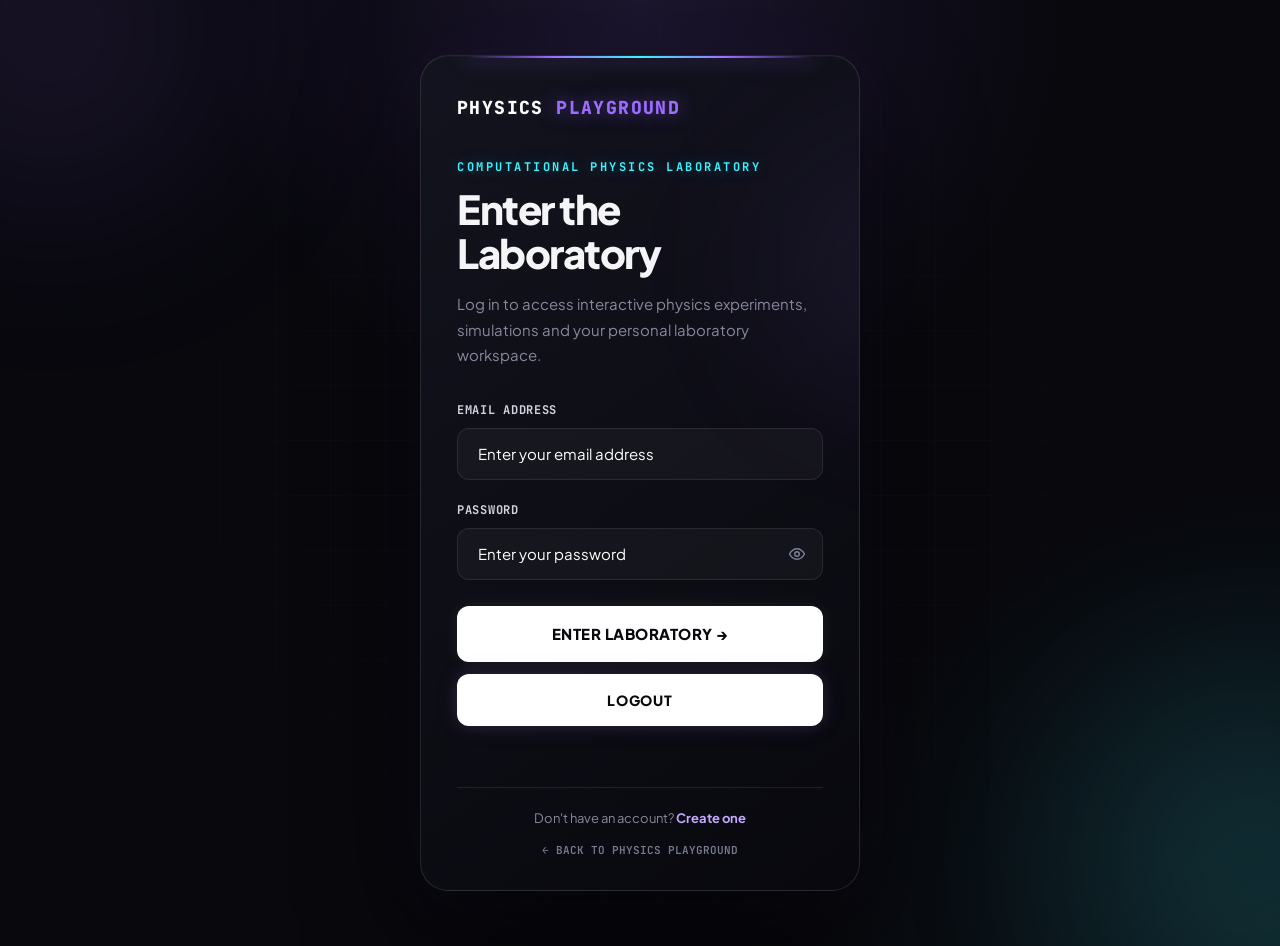
==== commit 6fe9067c: "documentation page" ====
--- a/laboratories.html
+++ b/laboratories.html
@@ -150,5 +150,6 @@
 </section>
 
 <script src="js/lab.js"></script>
+<script src="js/auth.js"></script>
 </body>
 </html>
--- a/style.css
+++ b/style.css
@@ -78,83 +78,144 @@
       to { transform: translate(80px, 45px) scale(1.1); }
     }
 
-    /* ---------------- TOP NAVIGATION BAR ---------------- */
-    .header {
-      position: sticky;
-      top: 0;
-      z-index: 40;
-      backdrop-filter: blur(16px);
-      background: rgba(3, 3, 7, 0.88);
-      border-bottom: 1px solid var(--border);
-    }
-
-    .header-inner {
-      max-width: var(--max);
-      margin: 0 auto;
-      padding: 0 24px;
-      height: 68px;
-      display: flex;
-      align-items: center;
-      justify-content: space-between;
-    }
-
-    .brand {
-      font-size: 17px;
-      font-weight: 900;
-      letter-spacing: -0.3px;
-      color: #ffffff;
-    }
-
-    .nav-links {
-      display: flex;
-      align-items: center;
-      gap: 32px;
-      font-size: 13.5px;
-      font-weight: 600;
-      color: var(--muted);
-    }
-    .nav-links a {
-      transition: color 0.2s;
-    }
-    .nav-links a:hover {
-      color: #ffffff;
-    }
-
-    .header-actions {
-      display: flex;
-      align-items: center;
-      gap: 10px;
-    }
-
-    .btn {
-      display: inline-flex;
-      align-items: center;
-      justify-content: center;
-      padding: 9px 18px;
-      border-radius: 9px;
-      font-size: 13px;
-      font-weight: 700;
-      transition: background 0.2s, transform 0.2s, color 0.2s, border-color 0.2s;
-    }
-
-    .btn.ghost {
-      background: rgba(255, 255, 255, 0.05);
-      color: #ffffff;
-      border: 1px solid var(--border);
-    }
-    .btn.ghost:hover {
-      background: rgba(255, 255, 255, 0.1);
-      border-color: rgba(255, 255, 255, 0.2);
-    }
-
-    .btn.solid {
-      background: #ffffff;
-      color: #08080c;
-    }
-    .btn.solid:hover {
-      background: #e3d9ff;
-      transform: translateY(-1px);
-    }
+
+ /* ==========================================================================
+   STRUCTURE.CSS: loaded AFTER style.css. Flat navbar (violet colors) + hero
+   eyebrow + full-width stats band. Nothing else is touched.
+   ========================================================================== */
+
+/* ---------------- TOP NAVIGATION BAR ---------------- */
+.header {
+  position: sticky;
+  top: 0;
+  z-index: 40;
+  padding: 0;
+  background: #040407;                      /* same as footer */
+  backdrop-filter: none;
+  -webkit-backdrop-filter: none;
+  border: 0;
+  border-bottom: 1px solid var(--border);   /* same as footer border */
+  box-shadow: none;
+}
+.header::after { content: none; }
+
+.header-inner {
+  width: 100%;
+  max-width: none;
+  height: 66px;
+  margin: 0;
+  padding: 0 32px;
+  display: grid;
+  grid-template-columns: 1fr auto 1fr;   /* brand | links centered | button */
+  align-items: center;
+  border: 0;
+  border-radius: 0;
+  background: none;
+  backdrop-filter: none;
+  -webkit-backdrop-filter: none;
+  box-shadow: none;
+}
+
+.brand {
+  justify-self: start;
+  font-size: 22px;
+  font-weight: 900;
+  letter-spacing: 0.8px;
+  text-transform: uppercase;
+  background: linear-gradient(100deg, #ffffff 10%, #d8c8ff 45%, #7cc8ff 100%);
+  -webkit-background-clip: text;
+  background-clip: text;
+  color: transparent;
+  filter: drop-shadow(0 0 14px rgba(168, 85, 247, 0.6));
+}
+
+.nav-links {
+  justify-self: center;
+  display: flex;
+  align-items: center;
+  gap: 32px;
+  font-size: 16px;
+  font-weight: 600;
+  color: #b9aed6;
+}
+.nav-links a {
+  padding: 6px 0;
+  border-radius: 0;
+  transition: color 0.2s;
+}
+.nav-links a:hover {
+  color: #E9D5FF;
+  background: none;
+}
+
+.header-actions {
+  justify-self: end;
+  margin-left: 0;
+  display: flex;
+  align-items: center;
+}
+.btn {
+  padding: 10px 22px;
+  border-radius: 999px;
+  font-size: 15px;
+  font-weight: 700;
+}
+.btn.solid {
+  background: linear-gradient(135deg, #a855f7, #6d4aff);
+  color: #ffffff;
+  box-shadow: 0 6px 20px -4px rgba(168, 85, 247, 0.6);
+}
+.btn.solid:hover {
+  transform: translateY(-1px);
+  box-shadow: 0 8px 26px -4px rgba(168, 85, 247, 0.85);
+}
+
+@media (max-width: 720px) {
+  .nav-links { display: none; }
+  .header-inner { grid-template-columns: 1fr auto; padding: 0 18px; }
+  .brand { font-size: 18px; }
+}
+
+/* ---------------- HERO EYEBROW ---------------- */
+.eyebrow {
+  display: block;
+  margin-bottom: 16px;
+  font-family: 'JetBrains Mono', monospace;
+  font-size: 12px;
+  font-weight: 700;
+  letter-spacing: 1.6px;
+  text-transform: uppercase;
+  color: var(--pur);
+}
+
+/* ---------------- FULL-WIDTH STATS BAND ---------------- */
+.stats-band {
+  background: linear-gradient(180deg, #0b0820, #09061a);
+  border-top: 1px solid rgba(139, 99, 255, 0.2);
+  border-bottom: 1px solid rgba(139, 99, 255, 0.2);
+  padding: 36px 0;
+}
+.stats-band .stats {
+  width: min(var(--max), calc(100% - 48px));
+  margin: 0 auto;
+  display: grid;
+  grid-template-columns: repeat(3, 1fr);
+  gap: 20px;
+}
+.stats-band .stat {
+  padding: 24px;
+  text-align: center;
+  border-radius: 16px;
+  background: rgba(255, 255, 255, 0.04);
+  border: 1px solid rgba(255, 255, 255, 0.08);
+}
+.preview-strip { margin-top: 56px; }
+
+@media (max-width: 720px) {
+  .stats-band .stats { grid-template-columns: 1fr; }
+}
+
+
 
     /* ---------------- HERO SECTION ---------------- */
     .hero {
@@ -1554,7 +1615,7 @@
     .cta {
       position: relative;
       border-radius: 24px;
-      padding: 60px 40px;
+      padding: 42px 40px 36px;
       text-align: center;
       overflow: hidden;
       background: radial-gradient(circle at 50% 25%, rgba(139, 99, 255, 0.25) 0%, rgba(53, 184, 255, 0.06) 45%, #080812 85%);
@@ -1586,7 +1647,7 @@
     }
 
     .cta p {
-      margin: 16px auto 30px;
+      margin: 12px auto 18px;
       color: #b5b9cb;
       font-size: 16px;
       line-height: 1.6;
